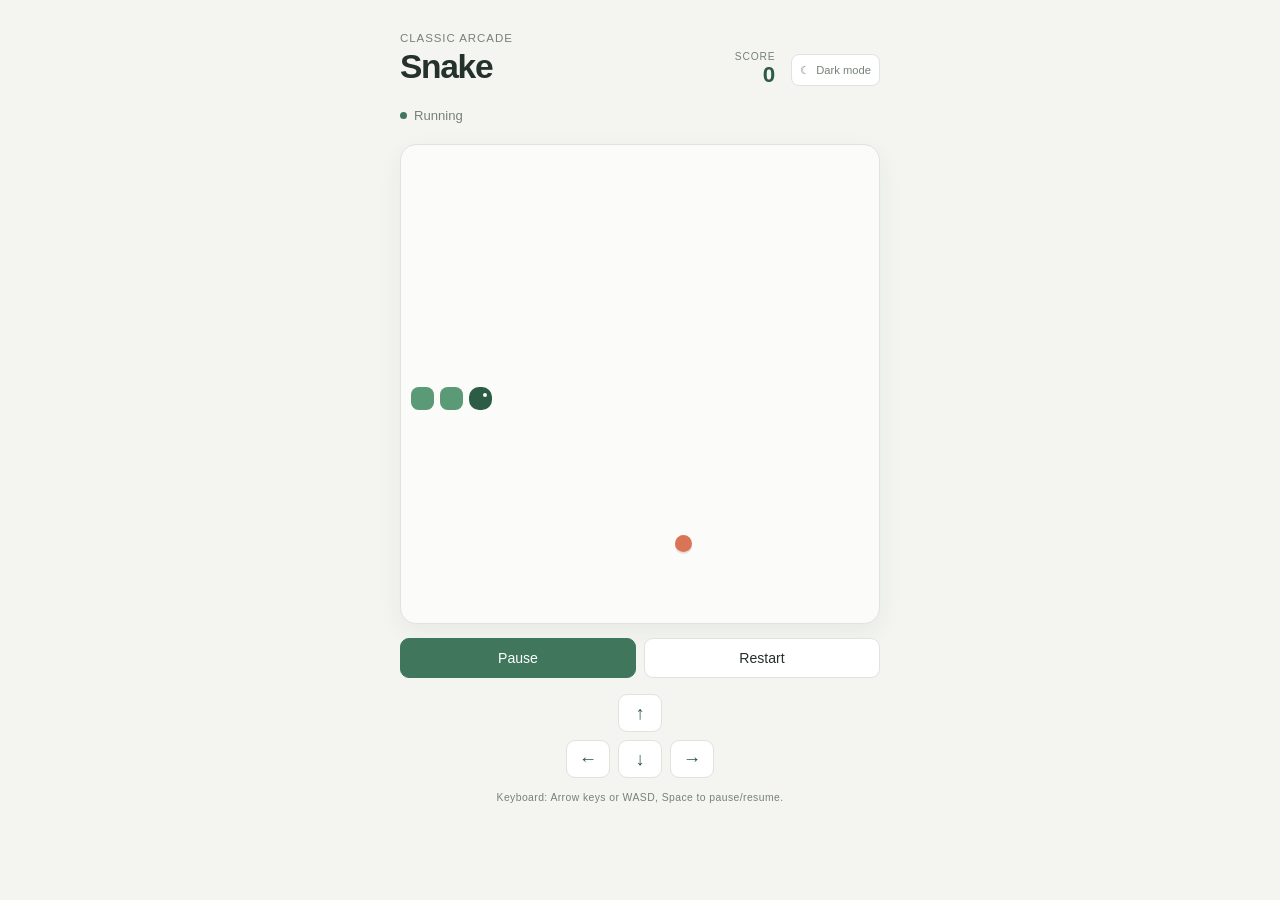
==== index.html @ 22e0d841 "Build classic Snake game" ====
<!doctype html>
<html lang="en">
  <head>
    <meta charset="UTF-8" />
    <meta name="viewport" content="width=device-width, initial-scale=1.0" />
    <title>Snake</title>
    <link rel="stylesheet" href="./src/styles.css" />
  </head>
  <body>
    <main class="app">
      <header class="header">
        <div>
          <p class="eyebrow">Classic arcade</p>
          <h1>Snake</h1>
        </div>
        <div class="score" aria-label="Score">
          <span class="score-label">Score</span>
          <strong data-score>0</strong>
        </div>
        <button class="theme-toggle" data-theme-toggle type="button" aria-label="Switch to dark mode">
          <span data-theme-icon aria-hidden="true">&#9790;</span>
          <span data-theme-label>Dark mode</span>
        </button>
      </header>

      <section class="status" aria-label="Game status" aria-live="polite">
        <span class="status-dot" aria-hidden="true"></span>
        <span data-status>Running</span>
      </section>

      <section
        class="board"
        data-board
        role="grid"
        aria-label="Snake game board"
      ></section>

      <section class="actions" aria-label="Game actions">
        <button class="button button-primary" data-pause type="button">Pause</button>
        <button class="button" data-restart type="button">Restart</button>
      </section>

      <section class="controls" aria-label="Direction controls">
        <button class="control-button" data-direction="up" type="button" aria-label="Move up">&#8593;</button>
        <div class="controls-row">
          <button class="control-button" data-direction="left" type="button" aria-label="Move left">&#8592;</button>
          <button class="control-button" data-direction="down" type="button" aria-label="Move down">&#8595;</button>
          <button class="control-button" data-direction="right" type="button" aria-label="Move right">&#8594;</button>
        </div>
      </section>

      <p class="hint">Keyboard: Arrow keys or WASD, Space to pause/resume.</p>
    </main>

    <script type="module" src="./src/game.js"></script>
  </body>
</html>
---- src/styles.css ----
:root {
  --background: #f4f5f1;
  --surface: #ffffff;
  --surface-muted: #eef0eb;
  --text: #25312b;
  --muted: #778178;
  --line: #dfe4dc;
  --accent: #3f765c;
  --accent-dark: #2c5c45;
  --food: #d97456;
  --board: #fbfcfa;
}

:root[data-theme="dark"] {
  --background: #111412;
  --surface: #1a1f1b;
  --surface-muted: #252c26;
  --text: #edf2ec;
  --muted: #9ba89d;
  --line: #303a32;
  --accent: #79b694;
  --accent-dark: #5f9b78;
  --food: #df8464;
  --board: #161b17;
}

* {
  box-sizing: border-box;
}

body {
  min-height: 100vh;
  margin: 0;
  background: var(--background);
  color: var(--text);
  font-family: -apple-system, BlinkMacSystemFont, "Segoe UI", sans-serif;
}

button {
  font: inherit;
}

.app {
  width: min(92vw, 480px);
  margin: 0 auto;
  padding: 32px 0 28px;
  display: grid;
  gap: 14px;
}

.header {
  display: flex;
  align-items: end;
  justify-content: flex-start;
  gap: 16px;
}

.header > div:first-child {
  margin-right: auto;
}

.eyebrow,
.score-label,
.hint {
  color: var(--muted);
  font-size: 0.72rem;
  letter-spacing: 0.08em;
  text-transform: uppercase;
}

.eyebrow {
  margin: 0 0 4px;
}

h1 {
  margin: 0;
  font-size: clamp(1.7rem, 5vw, 2.1rem);
  letter-spacing: -0.04em;
}

.score {
  display: grid;
  justify-items: end;
  gap: 2px;
}

.score-label {
  font-size: 0.64rem;
}

.score strong {
  color: var(--accent-dark);
  font-size: 1.4rem;
  line-height: 1;
}

.theme-toggle {
  display: inline-flex;
  align-items: center;
  gap: 6px;
  min-height: 32px;
  padding: 5px 8px;
  border: 1px solid var(--line);
  border-radius: 8px;
  background: var(--surface);
  color: var(--muted);
  cursor: pointer;
  font-size: 0.7rem;
  white-space: nowrap;
}

.theme-toggle:hover {
  border-color: var(--accent);
  color: var(--text);
}

.status {
  display: flex;
  align-items: center;
  gap: 7px;
  min-height: 30px;
  color: var(--muted);
  font-size: 0.82rem;
}

.status-dot {
  width: 7px;
  height: 7px;
  border-radius: 50%;
  background: var(--accent);
}

.status-dot-paused {
  background: #c4953b;
}

.status-dot-danger {
  background: var(--food);
}

.board {
  display: grid;
  grid-template-columns: repeat(16, 1fr);
  gap: 2px;
  padding: 8px;
  border: 1px solid var(--line);
  border-radius: 16px;
  background: var(--board);
  box-shadow: 0 8px 24px rgba(39, 53, 43, 0.06);
  aspect-ratio: 1 / 1;
}

:root[data-theme="dark"] .board {
  box-shadow: 0 8px 24px rgba(0, 0, 0, 0.2);
}

.cell {
  display: grid;
  place-items: center;
  min-width: 0;
  min-height: 0;
  border-radius: 5px;
}

.snake,
.snake-head,
.food {
  display: block;
  width: 82%;
  height: 82%;
}

.snake {
  border-radius: 35%;
  background: #5b9a76;
}

.snake-head {
  position: relative;
  border-radius: 45%;
  background: var(--accent-dark);
}

.snake-head::after {
  content: "";
  position: absolute;
  top: 24%;
  right: 22%;
  width: 18%;
  height: 18%;
  border-radius: 50%;
  background: var(--board);
  box-shadow: 0 0 0 1px rgba(37, 49, 43, 0.08);
}

.food {
  width: 66%;
  height: 66%;
  border-radius: 50%;
  background: var(--food);
  box-shadow: 0 2px 0 rgba(129, 57, 40, 0.16);
}

.actions {
  display: grid;
  grid-template-columns: 1fr 1fr;
  gap: 8px;
}

.button,
.control-button {
  border: 1px solid var(--line);
  border-radius: 9px;
  background: var(--surface);
  color: var(--text);
  cursor: pointer;
  transition: background-color 120ms ease, border-color 120ms ease;
}

.button {
  min-height: 40px;
  padding: 8px 12px;
  font-size: 0.88rem;
}

.button-primary {
  border-color: var(--accent);
  background: var(--accent);
  color: #fff;
}

.button:hover,
.control-button:hover {
  border-color: #b7c4b8;
  background: var(--surface-muted);
}

.button-primary:hover {
  border-color: var(--accent-dark);
  background: var(--accent-dark);
}

.controls {
  display: grid;
  justify-items: center;
  gap: 8px;
  margin-top: 2px;
}

.controls-row {
  display: flex;
  gap: 8px;
}

.control-button {
  width: 44px;
  height: 38px;
  padding: 0;
  color: var(--accent-dark);
  font-size: 1.15rem;
  line-height: 1;
}

.hint {
  margin: 0;
  text-align: center;
  font-size: 0.65rem;
  letter-spacing: 0.04em;
  text-transform: none;
}

@media (max-width: 420px) {
  .app {
    padding-top: 22px;
  }

  .board {
    padding: 6px;
    gap: 1px;
    border-radius: 13px;
  }
}
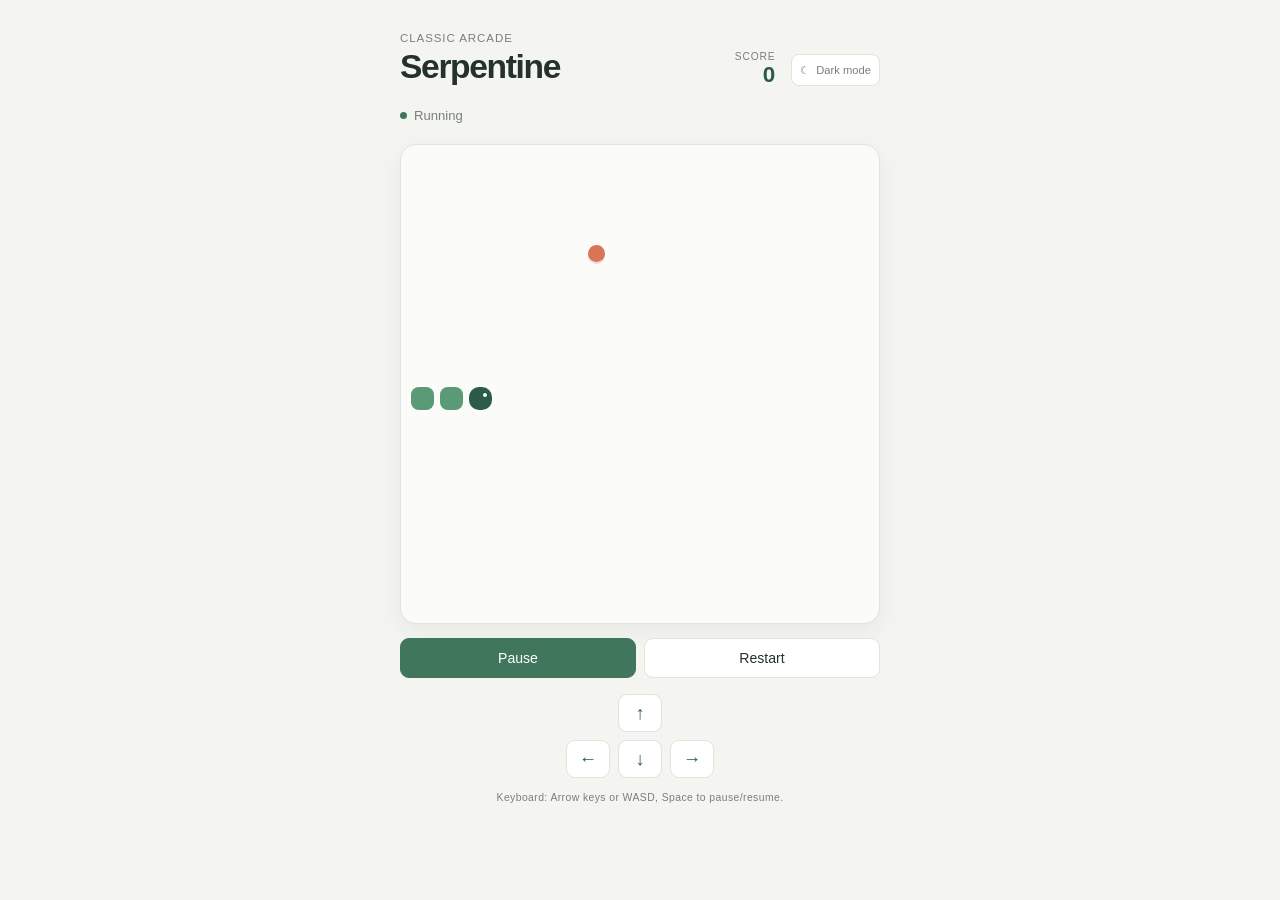
==== commit 18568236: "Name game Serpentine" ====
--- a/index.html
+++ b/index.html
@@ -3,7 +3,7 @@
   <head>
     <meta charset="UTF-8" />
     <meta name="viewport" content="width=device-width, initial-scale=1.0" />
-    <title>Snake</title>
+    <title>Serpentine</title>
     <link rel="stylesheet" href="./src/styles.css" />
   </head>
   <body>
@@ -11,7 +11,7 @@
       <header class="header">
         <div>
           <p class="eyebrow">Classic arcade</p>
-          <h1>Snake</h1>
+          <h1>Serpentine</h1>
         </div>
         <div class="score" aria-label="Score">
           <span class="score-label">Score</span>
@@ -32,7 +32,7 @@
         class="board"
         data-board
         role="grid"
-        aria-label="Snake game board"
+        aria-label="Serpentine game board"
       ></section>
 
       <section class="actions" aria-label="Game actions">
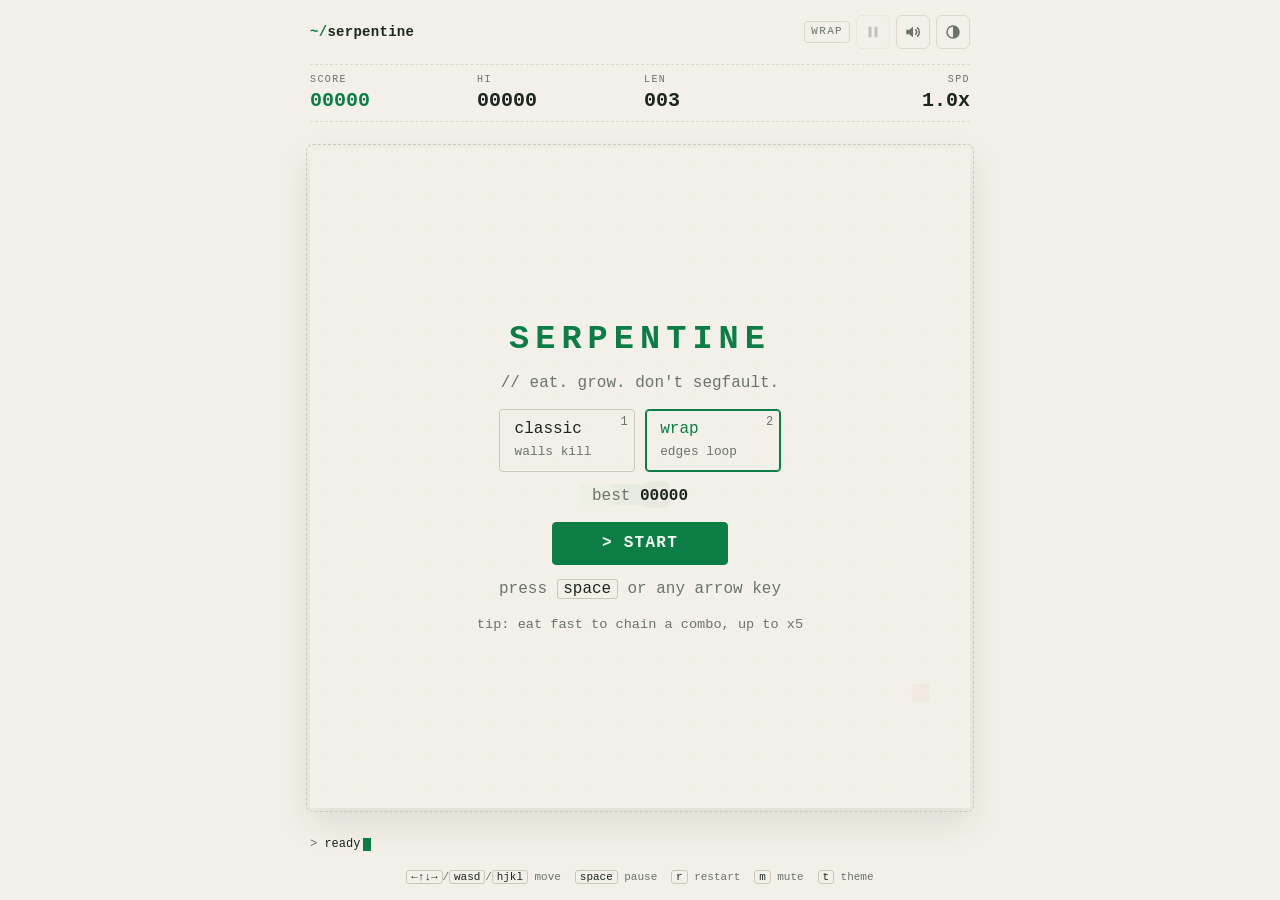
==== commit 222876a4: "Rebuild Serpentine as a production-ready game UI - Terminal-style look with a dark phosphor theme an" ====
--- a/index.html
+++ b/index.html
@@ -1,57 +1,146 @@
 <!doctype html>
-<html lang="en">
+<html lang="en" data-theme="dark" data-input="desktop" data-layout="stack">
   <head>
     <meta charset="UTF-8" />
-    <meta name="viewport" content="width=device-width, initial-scale=1.0" />
+    <meta name="viewport" content="width=device-width, initial-scale=1, viewport-fit=cover" />
+    <meta
+      http-equiv="Content-Security-Policy"
+      content="default-src 'self'; script-src 'self'; style-src 'self'; img-src 'self' data:; font-src 'self'; connect-src 'self'; manifest-src 'self'; worker-src 'self'; object-src 'none'; base-uri 'none'; form-action 'none'"
+    />
     <title>Serpentine</title>
+    <meta name="description" content="Serpentine is a minimal, terminal-style Snake game: classic and wrap modes, combos, bonus food and offline play." />
+    <meta name="color-scheme" content="dark light" />
+    <meta name="theme-color" content="#0a0e0c" data-theme-color />
+    <meta name="mobile-web-app-capable" content="yes" />
+    <meta name="apple-mobile-web-app-title" content="Serpentine" />
+    <meta name="apple-mobile-web-app-status-bar-style" content="black-translucent" />
+    <link rel="icon" href="./icons/favicon.svg" type="image/svg+xml" />
+    <link rel="apple-touch-icon" href="./icons/apple-touch-icon.png" />
+    <link rel="manifest" href="./manifest.webmanifest" />
+    <!-- Sets theme and input type before first paint: no flash of the wrong theme. -->
+    <script src="./src/boot.js"></script>
     <link rel="stylesheet" href="./src/styles.css" />
+    <script type="module" src="./src/game.js"></script>
   </head>
   <body>
-    <main class="app">
-      <header class="header">
-        <div>
-          <p class="eyebrow">Classic arcade</p>
-          <h1>Serpentine</h1>
+    <div class="app" data-app>
+      <header class="topbar">
+        <p class="brand" translate="no"><span class="brand-prompt" aria-hidden="true">~/</span>serpentine</p>
+        <div class="tools">
+          <span class="mode-tag" data-mode-tag>wrap</span>
+          <button class="icon-button" type="button" data-action="pause" aria-label="Pause" title="Pause (Space)" disabled>
+            <svg class="icon icon-pause" viewBox="0 0 24 24" aria-hidden="true"><rect x="6" y="5" width="4" height="14" /><rect x="14" y="5" width="4" height="14" /></svg>
+            <svg class="icon icon-play" viewBox="0 0 24 24" aria-hidden="true"><path d="M7 5l12 7-12 7z" /></svg>
+          </button>
+          <button class="icon-button" type="button" data-action="sound" aria-pressed="true" aria-label="Sound and vibration" title="Sound (M)">
+            <svg class="icon icon-sound-on" viewBox="0 0 24 24" aria-hidden="true"><path d="M3 9h4l5-4v14l-5-4H3z" /><path class="icon-stroke" d="M15.5 9a4 4 0 0 1 0 6M18 6.5a7.5 7.5 0 0 1 0 11" /></svg>
+            <svg class="icon icon-sound-off" viewBox="0 0 24 24" aria-hidden="true"><path d="M3 9h4l5-4v14l-5-4H3z" /><path class="icon-stroke" d="M15.5 9.5l5 5M20.5 9.5l-5 5" /></svg>
+          </button>
+          <button class="icon-button" type="button" data-action="theme" aria-label="Switch to light theme" title="Theme (T)">
+            <svg class="icon" viewBox="0 0 24 24" aria-hidden="true"><circle class="icon-stroke" cx="12" cy="12" r="8" /><path d="M12 4a8 8 0 0 1 0 16z" /></svg>
+          </button>
         </div>
-        <div class="score" aria-label="Score">
-          <span class="score-label">Score</span>
-          <strong data-score>0</strong>
-        </div>
-        <button class="theme-toggle" data-theme-toggle type="button" aria-label="Switch to dark mode">
-          <span data-theme-icon aria-hidden="true">&#9790;</span>
-          <span data-theme-label>Dark mode</span>
-        </button>
       </header>
 
-      <section class="status" aria-label="Game status" aria-live="polite">
-        <span class="status-dot" aria-hidden="true"></span>
-        <span data-status>Running</span>
-      </section>
+      <dl class="hud">
+        <div class="stat"><dt>score</dt><dd data-score>00000</dd></div>
+        <div class="stat"><dt>hi</dt><dd data-best>00000</dd></div>
+        <div class="stat"><dt>len</dt><dd data-length>003</dd></div>
+        <div class="stat"><dt>spd</dt><dd data-speed>1.0x</dd></div>
+      </dl>
 
-      <section
-        class="board"
-        data-board
-        role="grid"
-        aria-label="Serpentine game board"
-      ></section>
+      <main class="stage" data-stage>
+        <div class="board" data-board data-mode="wrap">
+          <canvas class="canvas" data-canvas role="img" aria-label="Serpentine game board"></canvas>
 
-      <section class="actions" aria-label="Game actions">
-        <button class="button button-primary" data-pause type="button">Pause</button>
-        <button class="button" data-restart type="button">Restart</button>
-      </section>
+          <div class="overlay" data-overlay>
+            <section class="screen" data-screen="ready" aria-labelledby="ready-title">
+              <h1 class="screen-title" id="ready-title" translate="no">SERPENTINE</h1>
+              <p class="screen-sub">// eat. grow. don't segfault.</p>
+              <div class="modes" role="group" aria-label="Game mode">
+                <button class="mode-option" type="button" data-mode-option="classic" aria-pressed="false">
+                  <span class="mode-key desktop-only" aria-hidden="true">1</span>classic<small>walls kill</small>
+                </button>
+                <button class="mode-option" type="button" data-mode-option="wrap" aria-pressed="true">
+                  <span class="mode-key desktop-only" aria-hidden="true">2</span>wrap<small>edges loop</small>
+                </button>
+              </div>
+              <p class="screen-meta">best <b data-ready-best>00000</b></p>
+              <button class="cta" type="button" data-action="start">&gt; start</button>
+              <p class="screen-hint desktop-only">press <kbd>space</kbd> or any arrow key</p>
+              <p class="screen-hint touch-only">swipe or use the pad to steer</p>
+              <p class="screen-tip">tip: eat fast to chain a combo, up to x5</p>
+            </section>
 
-      <section class="controls" aria-label="Direction controls">
-        <button class="control-button" data-direction="up" type="button" aria-label="Move up">&#8593;</button>
-        <div class="controls-row">
-          <button class="control-button" data-direction="left" type="button" aria-label="Move left">&#8592;</button>
-          <button class="control-button" data-direction="down" type="button" aria-label="Move down">&#8595;</button>
-          <button class="control-button" data-direction="right" type="button" aria-label="Move right">&#8594;</button>
+            <section class="screen" data-screen="paused" aria-labelledby="paused-title" hidden>
+              <h2 class="screen-title" id="paused-title">paused</h2>
+              <p class="screen-sub">// process suspended</p>
+              <button class="cta" type="button" data-action="resume">&gt; resume</button>
+              <div class="screen-row">
+                <button class="ghost" type="button" data-action="restart">restart</button>
+                <button class="ghost" type="button" data-action="menu">menu</button>
+              </div>
+              <p class="screen-hint desktop-only"><kbd>space</kbd> resume · <kbd>r</kbd> restart</p>
+            </section>
+
+            <section class="screen" data-screen="over" aria-labelledby="over-title" hidden>
+              <h2 class="screen-title" id="over-title" data-over-title>SIGSEGV</h2>
+              <p class="screen-sub" data-over-reason>core dumped</p>
+              <dl class="summary">
+                <div><dt>score</dt><dd data-over-score>0</dd></div>
+                <div><dt>length</dt><dd data-over-length>3</dd></div>
+                <div><dt>best</dt><dd data-over-best>0</dd></div>
+              </dl>
+              <p class="new-best" data-new-best hidden>&#9733; new best</p>
+              <button class="cta" type="button" data-action="restart">&gt; retry</button>
+              <div class="screen-row">
+                <button class="ghost" type="button" data-action="menu">change mode</button>
+              </div>
+              <p class="screen-hint desktop-only"><kbd>space</kbd> retry · <kbd>esc</kbd> menu</p>
+            </section>
+          </div>
         </div>
-      </section>
+      </main>
 
-      <p class="hint">Keyboard: Arrow keys or WASD, Space to pause/resume.</p>
-    </main>
+      <footer class="footer">
+        <div class="statusline">
+          <p class="status"><span aria-hidden="true">&gt; </span><span data-status>ready</span><span class="caret" aria-hidden="true"></span></p>
+          <p class="combo" data-combo hidden>
+            <span data-combo-label>x2</span>
+            <span class="combo-track" aria-hidden="true"><span class="combo-fill" data-combo-fill></span></span>
+          </p>
+        </div>
 
-    <script type="module" src="./src/game.js"></script>
+        <p class="keys desktop-only">
+          <span><kbd>&larr;&uarr;&darr;&rarr;</kbd>/<kbd>wasd</kbd>/<kbd>hjkl</kbd> move</span>
+          <span><kbd>space</kbd> pause</span>
+          <span><kbd>r</kbd> restart</span>
+          <span><kbd>m</kbd> mute</span>
+          <span><kbd>t</kbd> theme</span>
+        </p>
+
+        <div class="dpad touch-only" data-dpad aria-label="Direction pad">
+          <button class="pad pad-up" type="button" data-dir="up" aria-label="Up">
+            <svg viewBox="0 0 24 24" aria-hidden="true"><path d="M12 6l7 10H5z" /></svg>
+          </button>
+          <button class="pad pad-left" type="button" data-dir="left" aria-label="Left">
+            <svg viewBox="0 0 24 24" aria-hidden="true"><path d="M6 12l10-7v14z" /></svg>
+          </button>
+          <button class="pad pad-center" type="button" data-action="pause" aria-label="Pause" disabled>
+            <svg class="icon-pause" viewBox="0 0 24 24" aria-hidden="true"><rect x="7" y="6" width="3.5" height="12" /><rect x="13.5" y="6" width="3.5" height="12" /></svg>
+            <svg class="icon-play" viewBox="0 0 24 24" aria-hidden="true"><path d="M8 6l10 6-10 6z" /></svg>
+          </button>
+          <button class="pad pad-right" type="button" data-dir="right" aria-label="Right">
+            <svg viewBox="0 0 24 24" aria-hidden="true"><path d="M18 12L8 5v14z" /></svg>
+          </button>
+          <button class="pad pad-down" type="button" data-dir="down" aria-label="Down">
+            <svg viewBox="0 0 24 24" aria-hidden="true"><path d="M12 18l7-10H5z" /></svg>
+          </button>
+        </div>
+      </footer>
+
+      <p class="sr-only" aria-live="polite" data-announce></p>
+    </div>
+    <noscript><p class="noscript">Serpentine needs JavaScript to run.</p></noscript>
   </body>
 </html>
--- a/src/styles.css
+++ b/src/styles.css
@@ -1,282 +1,740 @@
+/* Serpentine: terminal-phosphor theme.
+ * Layout: a single viewport-height grid (top bar, HUD, stage, footer). The
+ * board is sized in JS to the largest whole-pixel multiple of the grid that
+ * fits the stage, exposed here as --board-size.
+ */
+
 :root {
-  --background: #f4f5f1;
-  --surface: #ffffff;
-  --surface-muted: #eef0eb;
-  --text: #25312b;
-  --muted: #778178;
-  --line: #dfe4dc;
-  --accent: #3f765c;
-  --accent-dark: #2c5c45;
-  --food: #d97456;
-  --board: #fbfcfa;
-}
-
-:root[data-theme="dark"] {
-  --background: #111412;
-  --surface: #1a1f1b;
-  --surface-muted: #252c26;
-  --text: #edf2ec;
-  --muted: #9ba89d;
-  --line: #303a32;
-  --accent: #79b694;
-  --accent-dark: #5f9b78;
-  --food: #df8464;
-  --board: #161b17;
-}
-
-* {
+  --mono: ui-monospace, "SF Mono", SFMono-Regular, Menlo, "JetBrains Mono", "Cascadia Mono", Consolas, "Liberation Mono", monospace;
+
+  --c-bg: #0a0e0c;
+  --c-fg: #c3f5d0;
+  --c-dim: #62836d;
+  --c-faint: #2a3b31;
+  --c-line: #1a2820;
+  --c-accent: #3ee084;
+  --c-accent-ink: #03140a;
+  --c-wall: #2c8254;
+  --c-board: #0c120e;
+  --c-grid: #1c2b22;
+  --c-snake: #3ee084;
+  --c-snake-tail: #1a6440;
+  --c-head: #b3f0cd;
+  --c-food: #ff4f6d;
+  --c-bonus: #ffc53d;
+  --c-danger: #ff4f6d;
+  --c-overlay: rgba(7, 11, 9, 0.86);
+  --c-overlay-solid: rgba(7, 11, 9, 0.95);
+  --glow: 1;
+  --board-glow: 0 0 28px rgba(62, 224, 132, 0.07);
+  --title-glow: 0 0 14px rgba(62, 224, 132, 0.32);
+  --scanline: rgba(255, 255, 255, 0.022);
+}
+
+:root[data-theme="light"] {
+  --c-bg: #f2f0e8;
+  --c-fg: #1c2620;
+  --c-dim: #6b736b;
+  --c-faint: #cbc7b9;
+  --c-line: #dcd8cb;
+  --c-accent: #0b7d45;
+  --c-accent-ink: #f4fff8;
+  --c-wall: #0b7d45;
+  --c-board: #fbfaf5;
+  --c-grid: #dad6c8;
+  --c-snake: #0b7d45;
+  --c-snake-tail: #86c3a0;
+  --c-head: #06482a;
+  --c-food: #d6284a;
+  --c-bonus: #b87400;
+  --c-danger: #d6284a;
+  --c-overlay: rgba(242, 240, 232, 0.9);
+  --c-overlay-solid: rgba(242, 240, 232, 0.96);
+  --glow: 0;
+  --board-glow: 0 14px 36px rgba(40, 50, 40, 0.1);
+  --title-glow: none;
+  --scanline: transparent;
+}
+
+*,
+*::before,
+*::after {
   box-sizing: border-box;
 }
 
+[hidden] {
+  display: none !important;
+}
+
+html,
 body {
-  min-height: 100vh;
-  margin: 0;
-  background: var(--background);
-  color: var(--text);
-  font-family: -apple-system, BlinkMacSystemFont, "Segoe UI", sans-serif;
+  height: 100%;
+}
+
+html {
+  -webkit-text-size-adjust: 100%;
+  text-size-adjust: 100%;
+}
+
+body {
+  margin: 0;
+  overflow: hidden;
+  overscroll-behavior: none;
+  background: var(--c-bg);
+  color: var(--c-fg);
+  font: 400 14px/1.45 var(--mono);
+  font-variant-numeric: tabular-nums;
+  -webkit-font-smoothing: antialiased;
+  -webkit-tap-highlight-color: transparent;
 }
 
 button {
   font: inherit;
-}
+  color: inherit;
+}
+
+kbd {
+  font: inherit;
+  padding: 0 0.35em;
+  border: 1px solid var(--c-faint);
+  border-radius: 3px;
+  color: var(--c-fg);
+}
+
+:focus-visible {
+  outline: 2px dashed var(--c-accent);
+  outline-offset: 2px;
+}
+
+[data-input="touch"] .desktop-only,
+[data-input="desktop"] .touch-only {
+  display: none !important;
+}
+
+.sr-only {
+  position: absolute;
+  width: 1px;
+  height: 1px;
+  margin: -1px;
+  padding: 0;
+  overflow: hidden;
+  clip: rect(0 0 0 0);
+  white-space: nowrap;
+  border: 0;
+}
+
+/* ---- layout ------------------------------------------------------------ */
 
 .app {
-  width: min(92vw, 480px);
-  margin: 0 auto;
-  padding: 32px 0 28px;
-  display: grid;
-  gap: 14px;
-}
-
-.header {
+  --gap: clamp(8px, 1.6vmin, 14px);
+  height: 100vh;
+  height: 100dvh;
+  display: grid;
+  grid-template-areas: "top" "hud" "stage" "foot";
+  grid-template-rows: auto auto minmax(0, 1fr) auto;
+  grid-template-columns: minmax(0, 1fr);
+  justify-items: center;
+  gap: var(--gap);
+  padding:
+    max(var(--gap), env(safe-area-inset-top))
+    max(var(--gap), env(safe-area-inset-right))
+    max(var(--gap), env(safe-area-inset-bottom))
+    max(var(--gap), env(safe-area-inset-left));
+}
+
+.topbar,
+.hud,
+.footer {
+  width: min(100%, max(var(--board-size, 100%), 300px));
+}
+
+/* ---- top bar ----------------------------------------------------------- */
+
+.topbar {
+  grid-area: top;
   display: flex;
-  align-items: end;
-  justify-content: flex-start;
-  gap: 16px;
-}
-
-.header > div:first-child {
-  margin-right: auto;
-}
-
-.eyebrow,
-.score-label,
-.hint {
-  color: var(--muted);
-  font-size: 0.72rem;
+  align-items: center;
+  justify-content: space-between;
+  gap: 12px;
+  min-height: 36px;
+}
+
+.brand {
+  min-width: 0;
+  margin: 0;
+  overflow: hidden;
+  font-weight: 700;
+  letter-spacing: 0.02em;
+  text-overflow: ellipsis;
+  white-space: nowrap;
+}
+
+.brand-prompt {
+  color: var(--c-accent);
+}
+
+.tools {
+  display: flex;
+  align-items: center;
+  gap: 6px;
+}
+
+.mode-tag {
+  padding: 2px 6px;
+  border: 1px solid var(--c-line);
+  border-radius: 4px;
+  color: var(--c-dim);
+  font-size: 11px;
+  letter-spacing: 0.12em;
+  text-transform: uppercase;
+}
+
+.icon-button {
+  display: inline-grid;
+  place-items: center;
+  width: 34px;
+  height: 34px;
+  padding: 0;
+  border: 1px solid var(--c-line);
+  border-radius: 6px;
+  background: transparent;
+  color: var(--c-dim);
+  cursor: pointer;
+  touch-action: manipulation;
+  transition: color 120ms ease, border-color 120ms ease;
+}
+
+.icon-button:hover:not(:disabled) {
+  border-color: var(--c-accent);
+  color: var(--c-accent);
+}
+
+.icon-button:disabled {
+  opacity: 0.35;
+  cursor: default;
+}
+
+[data-input="touch"] .icon-button {
+  width: 42px;
+  height: 42px;
+}
+
+.icon {
+  width: 18px;
+  height: 18px;
+  fill: currentColor;
+}
+
+.icon-stroke {
+  fill: none;
+  stroke: currentColor;
+  stroke-width: 2;
+  stroke-linecap: round;
+}
+
+.icon-play,
+[data-paused] .icon-pause,
+[data-action="sound"][aria-pressed="true"] .icon-sound-off,
+[data-action="sound"][aria-pressed="false"] .icon-sound-on {
+  display: none;
+}
+
+[data-paused] .icon-play {
+  display: block;
+}
+
+/* ---- HUD --------------------------------------------------------------- */
+
+.hud {
+  grid-area: hud;
+  display: grid;
+  grid-template-columns: repeat(4, minmax(0, 1fr));
+  gap: 8px;
+  margin: 0;
+  padding: 8px 0;
+  border-block: 1px dashed var(--c-line);
+}
+
+.stat {
+  min-width: 0;
+}
+
+.stat dt {
+  color: var(--c-dim);
+  font-size: 10px;
+  letter-spacing: 0.14em;
+  text-transform: uppercase;
+}
+
+.stat dd {
+  margin: 0;
+  font-size: clamp(15px, 2.4vmin, 20px);
+  font-weight: 700;
+  line-height: 1.25;
+  white-space: nowrap;
+}
+
+.stat:first-child dd {
+  color: var(--c-accent);
+  text-shadow: var(--title-glow);
+}
+
+.stat:last-child {
+  text-align: right;
+}
+
+/* ---- stage & board ----------------------------------------------------- */
+
+.stage {
+  grid-area: stage;
+  position: relative;
+  display: grid;
+  place-items: center;
+  width: 100%;
+  min-height: 0;
+  touch-action: none;
+  user-select: none;
+  -webkit-user-select: none;
+}
+
+.board {
+  position: relative;
+  width: var(--board-size, 300px);
+  height: var(--board-size, 300px);
+  border-radius: 3px;
+  box-shadow: var(--board-glow);
+  outline: 1px dashed var(--c-faint);
+  outline-offset: 3px;
+}
+
+/* Solid walls in classic mode, dashed "portal" edges in wrap mode. */
+.board[data-mode="classic"] {
+  outline: 2px solid var(--c-wall);
+  outline-offset: 2px;
+}
+
+.canvas {
+  display: block;
+  width: 100%;
+  height: 100%;
+  border-radius: inherit;
+}
+
+.board::after {
+  content: "";
+  position: absolute;
+  inset: 0;
+  z-index: 1;
+  border-radius: inherit;
+  background: repeating-linear-gradient(to bottom, var(--scanline) 0 1px, transparent 1px 3px);
+  pointer-events: none;
+}
+
+/* ---- overlay screens --------------------------------------------------- */
+
+.overlay {
+  position: absolute;
+  inset: 0;
+  z-index: 2;
+  display: grid;
+  place-items: center;
+  padding: 6%;
+  border-radius: inherit;
+  background: var(--c-overlay);
+  font-size: clamp(11px, calc(var(--board-size, 300px) * 0.034), 16px);
+  text-align: center;
+  container-type: size;
+  touch-action: manipulation;
+}
+
+/* The start screen hides the board more; pause/game-over keep it visible. */
+.overlay[data-screen="ready"] {
+  background: var(--c-overlay-solid);
+}
+
+.screen {
+  display: grid;
+  justify-items: center;
+  gap: 0.85em;
+  max-width: 32em;
+}
+
+.screen-title {
+  margin: 0;
+  color: var(--c-accent);
+  font-size: 2.1em;
+  font-weight: 800;
+  letter-spacing: 0.18em;
+  line-height: 1.1;
+  text-shadow: var(--title-glow);
+}
+
+[data-screen="over"] .screen-title {
+  color: var(--c-danger);
+}
+
+.screen-sub,
+.screen-hint,
+.screen-tip,
+.screen-meta {
+  margin: 0;
+  color: var(--c-dim);
+}
+
+.screen-meta b {
+  color: var(--c-fg);
+}
+
+.screen-tip {
+  font-size: 0.85em;
+}
+
+.screen-row {
+  display: flex;
+  flex-wrap: wrap;
+  justify-content: center;
+  gap: 0.6em;
+}
+
+.modes {
+  display: flex;
+  gap: 0.6em;
+}
+
+.mode-option {
+  position: relative;
+  display: grid;
+  gap: 0.1em;
+  min-width: 8.5em;
+  padding: 0.55em 0.9em;
+  border: 1px solid var(--c-faint);
+  border-radius: 4px;
+  background: transparent;
+  color: var(--c-fg);
+  text-align: left;
+  cursor: pointer;
+  touch-action: manipulation;
+}
+
+.mode-option small {
+  color: var(--c-dim);
+  font-size: 0.8em;
+}
+
+.mode-option:hover {
+  border-color: var(--c-dim);
+}
+
+.mode-option[aria-pressed="true"] {
+  border-color: var(--c-accent);
+  color: var(--c-accent);
+  box-shadow: inset 0 0 0 1px var(--c-accent);
+}
+
+.mode-key {
+  position: absolute;
+  top: 0.4em;
+  right: 0.55em;
+  color: var(--c-dim);
+  font-size: 0.75em;
+}
+
+.cta {
+  min-width: 11em;
+  min-height: 40px;
+  padding: 0.55em 1.4em;
+  border: 1px solid var(--c-accent);
+  border-radius: 4px;
+  background: var(--c-accent);
+  color: var(--c-accent-ink);
+  font-weight: 700;
   letter-spacing: 0.08em;
   text-transform: uppercase;
-}
-
-.eyebrow {
-  margin: 0 0 4px;
-}
-
-h1 {
-  margin: 0;
-  font-size: clamp(1.7rem, 5vw, 2.1rem);
-  letter-spacing: -0.04em;
-}
-
-.score {
-  display: grid;
-  justify-items: end;
-  gap: 2px;
-}
-
-.score-label {
-  font-size: 0.64rem;
-}
-
-.score strong {
-  color: var(--accent-dark);
-  font-size: 1.4rem;
-  line-height: 1;
-}
-
-.theme-toggle {
-  display: inline-flex;
-  align-items: center;
-  gap: 6px;
-  min-height: 32px;
-  padding: 5px 8px;
-  border: 1px solid var(--line);
-  border-radius: 8px;
-  background: var(--surface);
-  color: var(--muted);
   cursor: pointer;
-  font-size: 0.7rem;
-  white-space: nowrap;
-}
-
-.theme-toggle:hover {
-  border-color: var(--accent);
-  color: var(--text);
-}
-
-.status {
+  touch-action: manipulation;
+}
+
+.cta:hover {
+  filter: brightness(1.08);
+}
+
+.ghost {
+  min-height: 34px;
+  padding: 0.4em 1em;
+  border: 1px solid var(--c-faint);
+  border-radius: 4px;
+  background: transparent;
+  color: var(--c-dim);
+  cursor: pointer;
+  touch-action: manipulation;
+}
+
+.ghost:hover {
+  border-color: var(--c-dim);
+  color: var(--c-fg);
+}
+
+[data-input="touch"] .cta,
+[data-input="touch"] .ghost,
+[data-input="touch"] .mode-option {
+  min-height: 44px;
+}
+
+.summary {
+  display: flex;
+  gap: 1.6em;
+  margin: 0.2em 0;
+}
+
+.summary div {
+  display: grid;
+}
+
+.summary dt {
+  color: var(--c-dim);
+  font-size: 0.75em;
+  letter-spacing: 0.14em;
+  text-transform: uppercase;
+}
+
+.summary dd {
+  margin: 0;
+  font-size: 1.5em;
+  font-weight: 700;
+}
+
+.new-best {
+  margin: 0;
+  color: var(--c-bonus);
+  font-weight: 700;
+  letter-spacing: 0.12em;
+  text-transform: uppercase;
+  animation: pulse 1s ease-in-out infinite;
+}
+
+/* Small boards: drop the nice-to-have lines rather than overflow. */
+@container (max-height: 330px) {
+  .screen-tip,
+  .screen-sub {
+    display: none;
+  }
+
+  .screen {
+    gap: 0.6em;
+  }
+}
+
+/* ---- footer ------------------------------------------------------------ */
+
+.footer {
+  grid-area: foot;
+  display: grid;
+  gap: var(--gap);
+}
+
+.statusline {
   display: flex;
   align-items: center;
-  gap: 7px;
-  min-height: 30px;
-  color: var(--muted);
-  font-size: 0.82rem;
-}
-
-.status-dot {
-  width: 7px;
-  height: 7px;
-  border-radius: 50%;
-  background: var(--accent);
-}
-
-.status-dot-paused {
-  background: #c4953b;
-}
-
-.status-dot-danger {
-  background: var(--food);
-}
-
-.board {
-  display: grid;
-  grid-template-columns: repeat(16, 1fr);
-  gap: 2px;
-  padding: 8px;
-  border: 1px solid var(--line);
-  border-radius: 16px;
-  background: var(--board);
-  box-shadow: 0 8px 24px rgba(39, 53, 43, 0.06);
-  aspect-ratio: 1 / 1;
-}
-
-:root[data-theme="dark"] .board {
-  box-shadow: 0 8px 24px rgba(0, 0, 0, 0.2);
-}
-
-.cell {
+  justify-content: space-between;
+  gap: 12px;
+  min-height: 22px;
+  color: var(--c-dim);
+  font-size: 12px;
+}
+
+.status {
+  margin: 0;
+  overflow: hidden;
+  text-overflow: ellipsis;
+  white-space: nowrap;
+}
+
+.status [data-status] {
+  color: var(--c-fg);
+}
+
+.caret {
+  display: inline-block;
+  width: 0.6em;
+  height: 1.1em;
+  margin-left: 3px;
+  vertical-align: text-bottom;
+  background: var(--c-accent);
+  animation: blink 1.1s steps(1) infinite;
+}
+
+.combo {
+  display: flex;
+  align-items: center;
+  gap: 8px;
+  margin: 0;
+  color: var(--c-bonus);
+  font-weight: 700;
+}
+
+.combo-track {
+  width: 64px;
+  height: 4px;
+  overflow: hidden;
+  border-radius: 2px;
+  background: var(--c-line);
+}
+
+.combo-fill {
+  display: block;
+  height: 100%;
+  background: currentColor;
+  transform-origin: left center;
+}
+
+.keys {
+  display: flex;
+  flex-wrap: wrap;
+  justify-content: center;
+  gap: 4px 14px;
+  margin: 0;
+  color: var(--c-dim);
+  font-size: 11px;
+}
+
+.dpad {
+  --pad: clamp(50px, 15vmin, 66px);
+  display: grid;
+  grid-template-columns: repeat(3, var(--pad));
+  grid-template-rows: repeat(3, var(--pad));
+  gap: 6px;
+  justify-content: center;
+  touch-action: none;
+}
+
+.pad {
   display: grid;
   place-items: center;
-  min-width: 0;
-  min-height: 0;
-  border-radius: 5px;
-}
-
-.snake,
-.snake-head,
-.food {
-  display: block;
-  width: 82%;
-  height: 82%;
-}
-
-.snake {
-  border-radius: 35%;
-  background: #5b9a76;
-}
-
-.snake-head {
-  position: relative;
-  border-radius: 45%;
-  background: var(--accent-dark);
-}
-
-.snake-head::after {
-  content: "";
-  position: absolute;
-  top: 24%;
-  right: 22%;
-  width: 18%;
-  height: 18%;
-  border-radius: 50%;
-  background: var(--board);
-  box-shadow: 0 0 0 1px rgba(37, 49, 43, 0.08);
-}
-
-.food {
-  width: 66%;
-  height: 66%;
-  border-radius: 50%;
-  background: var(--food);
-  box-shadow: 0 2px 0 rgba(129, 57, 40, 0.16);
-}
-
-.actions {
-  display: grid;
-  grid-template-columns: 1fr 1fr;
-  gap: 8px;
-}
-
-.button,
-.control-button {
-  border: 1px solid var(--line);
-  border-radius: 9px;
-  background: var(--surface);
-  color: var(--text);
+  padding: 0;
+  border: 1px solid var(--c-line);
+  border-radius: 10px;
+  background: var(--c-board);
+  color: var(--c-accent);
   cursor: pointer;
-  transition: background-color 120ms ease, border-color 120ms ease;
-}
-
-.button {
-  min-height: 40px;
-  padding: 8px 12px;
-  font-size: 0.88rem;
-}
-
-.button-primary {
-  border-color: var(--accent);
-  background: var(--accent);
+  touch-action: none;
+  user-select: none;
+  -webkit-user-select: none;
+  -webkit-touch-callout: none;
+}
+
+.pad svg {
+  width: 40%;
+  height: 40%;
+  fill: currentColor;
+}
+
+.pad:active,
+.pad.is-pressed {
+  background: var(--c-accent);
+  color: var(--c-accent-ink);
+}
+
+.pad-up { grid-area: 1 / 2; }
+.pad-left { grid-area: 2 / 1; }
+.pad-center { grid-area: 2 / 2; }
+.pad-right { grid-area: 2 / 3; }
+.pad-down { grid-area: 3 / 2; }
+
+.pad-center {
+  border-style: dashed;
+  background: transparent;
+  color: var(--c-dim);
+}
+
+.pad-center svg {
+  width: 32%;
+  height: 32%;
+}
+
+.pad-center:disabled {
+  opacity: 0.35;
+}
+
+.noscript {
+  position: fixed;
+  inset: auto 0 0;
+  margin: 0;
+  padding: 12px;
+  background: var(--c-danger);
   color: #fff;
-}
-
-.button:hover,
-.control-button:hover {
-  border-color: #b7c4b8;
-  background: var(--surface-muted);
-}
-
-.button-primary:hover {
-  border-color: var(--accent-dark);
-  background: var(--accent-dark);
-}
-
-.controls {
-  display: grid;
-  justify-items: center;
-  gap: 8px;
-  margin-top: 2px;
-}
-
-.controls-row {
-  display: flex;
-  gap: 8px;
-}
-
-.control-button {
-  width: 44px;
-  height: 38px;
-  padding: 0;
-  color: var(--accent-dark);
-  font-size: 1.15rem;
-  line-height: 1;
-}
-
-.hint {
-  margin: 0;
   text-align: center;
-  font-size: 0.65rem;
-  letter-spacing: 0.04em;
-  text-transform: none;
-}
-
-@media (max-width: 420px) {
-  .app {
-    padding-top: 22px;
+}
+
+/* ---- responsive -------------------------------------------------------- */
+
+@media (max-height: 700px) {
+  .dpad {
+    --pad: clamp(44px, 12vmin, 56px);
   }
-
-  .board {
-    padding: 6px;
-    gap: 1px;
-    border-radius: 13px;
+}
+
+/* Board left, controls right: landscape touch screens and short windows.
+ * data-layout is chosen in boot.js (chooseLayout) and kept current by game.js. */
+[data-layout="side"] .app {
+  --side-min: 250px; /* game.js reads this to size the board */
+  grid-template-areas: "stage top" "stage hud" "stage foot";
+  grid-template-columns: auto minmax(var(--side-min), 380px);
+  grid-template-rows: auto auto minmax(0, 1fr);
+  justify-content: center;
+  justify-items: stretch;
+  column-gap: calc(var(--gap) * 2);
+}
+
+[data-layout="side"] .topbar,
+[data-layout="side"] .hud,
+[data-layout="side"] .footer {
+  width: 100%;
+}
+
+[data-layout="side"] .topbar {
+  flex-wrap: wrap;
+  row-gap: 6px;
+}
+
+[data-layout="side"] .footer {
+  align-content: space-between;
+}
+
+[data-layout="side"] .keys {
+  justify-content: flex-start;
+}
+
+[data-layout="side"] .dpad {
+  --pad: clamp(40px, 12.5vh, 72px);
+}
+
+/* Tall touch screens: board right under the HUD, spare room above the pad
+ * so the controls sit at the bottom within thumb reach. */
+[data-input="touch"][data-layout="stack"] .stage {
+  align-items: start;
+}
+
+/* ---- motion ------------------------------------------------------------ */
+
+@keyframes blink {
+  50% {
+    opacity: 0;
   }
 }
+
+@keyframes pulse {
+  50% {
+    opacity: 0.55;
+  }
+}
+
+@media (prefers-reduced-motion: reduce) {
+  .caret,
+  .new-best {
+    animation: none;
+  }
+
+  .icon-button {
+    transition: none;
+  }
+}
